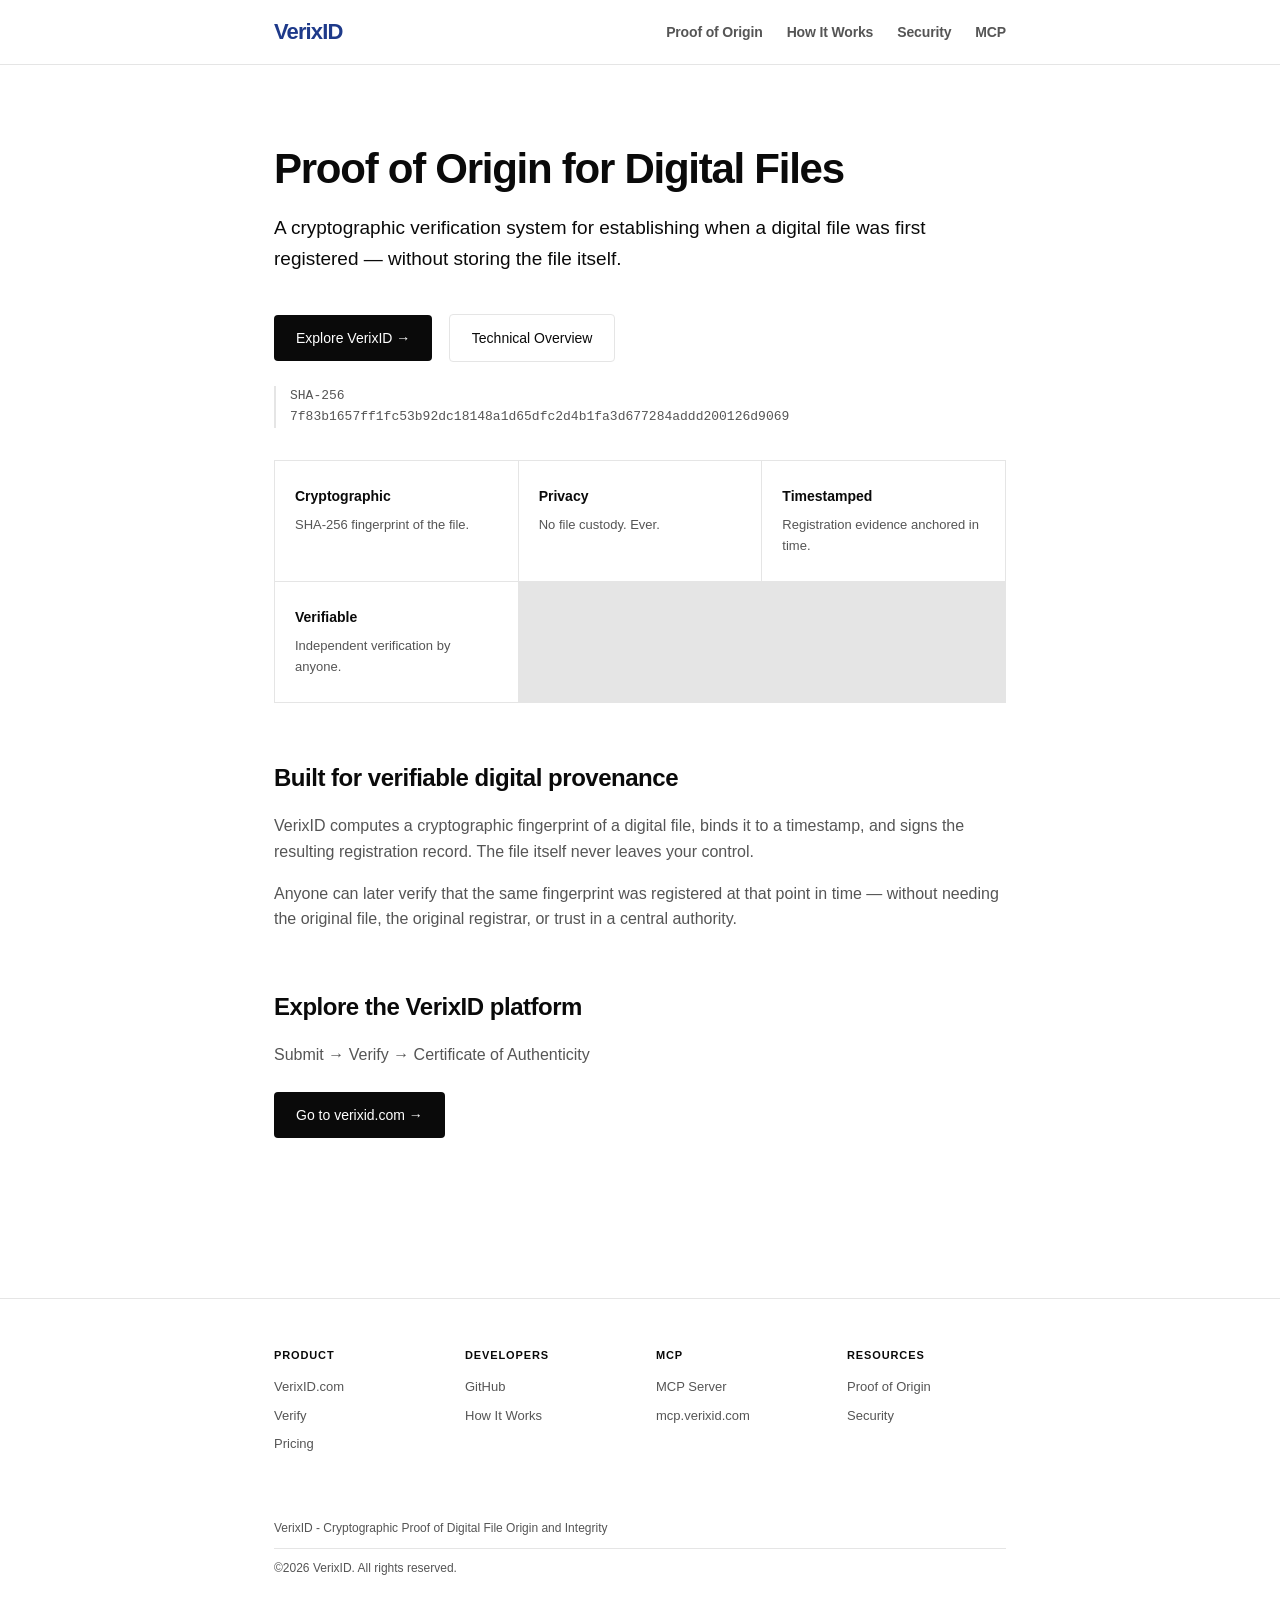
==== index.html @ 06f377b5 "updates" ====
<!DOCTYPE html>
<html lang="en">
<head>
<meta charset="UTF-8">
<meta name="viewport" content="width=device-width, initial-scale=1">
<title>Proof of Origin for Digital Files — Cryptographic Verification</title> 
<meta name="description" content="VerixID is a cryptographic verification system for establishing when a digital file was first registered — without storing the file itself.">
<link rel="canonical" href="https://verixid.github.io/">
<meta property="og:title" content="VerixID — Proof of Origin for Digital Files">
<meta property="og:description" content="Cryptographic verification for digital file provenance.">
<meta property="og:url" content="https://verixid.github.io/">
<meta property="og:type" content="website">
<link rel="stylesheet" href="/assets/css/style.css">
<link rel="icon" href="/favicon.ico">

<script type="application/ld+json">
{
  "@context": "https://schema.org",
  "@type": "WebSite",
  "name": "VerixID Technical",
  "url": "https://verixid.github.io/",
  "publisher": {
    "@type": "Organization",
    "name": "VerixID",
    "url": "https://verixid.com"
  }
}
</script>
</head>
<body>

<nav class="top">
  <div class="container">
      <a href="https://verixid.com" class="brand" aria-label="VerixID — Saksi matematis aset digital">VerixID</a>
    <ul>
      <li><a href="/proof-of-origin.html">Proof of Origin</a></li>
      <li><a href="/how-it-works.html">How It Works</a></li>
      <li><a href="/security.html">Security</a></li>
      <li><a href="/mcp.html">MCP</a></li>
    </ul>
  </div>
</nav>

<main>
  <div class="container">

    <h1>Proof of Origin for Digital Files</h1>
    <p class="lead">A cryptographic verification system for establishing when a digital file was first registered — without storing the file itself.</p>

    <div style="margin-top:32px;">
      <a href="https://verixid.com" class="cta">Explore VerixID →</a>
      <a href="/how-it-works.html" class="cta secondary">Technical Overview</a>
    </div>

    <div class="fingerprint">
      SHA-256<br>
      7f83b1657ff1fc53b92dc18148a1d65dfc2d4b1fa3d677284addd200126d9069
    </div>

    <div class="grid">
      <div>
        <h3>Cryptographic</h3>
        <p>SHA-256 fingerprint of the file.</p>
      </div>
      <div>
        <h3>Privacy</h3>
        <p>No file custody. Ever.</p>
      </div>
      <div>
        <h3>Timestamped</h3>
        <p>Registration evidence anchored in time.</p>
      </div>
      <div>
        <h3>Verifiable</h3>
        <p>Independent verification by anyone.</p>
      </div>
    </div>

    <h2>Built for verifiable digital provenance</h2>
    <p>VerixID computes a cryptographic fingerprint of a digital file, binds it to a timestamp, and signs the resulting registration record. The file itself never leaves your control.</p>
    <p>Anyone can later verify that the same fingerprint was registered at that point in time — without needing the original file, the original registrar, or trust in a central authority.</p>

    <h2>Explore the VerixID platform</h2>
    <p>Submit → Verify → Certificate of Authenticity</p>
    <a href="https://verixid.com" class="cta">Go to verixid.com →</a>

  </div>
</main>

<footer>
  <div class="container">
    <div class="cols">
      <div>
        <h4>Product</h4>
        <ul>
          <li><a href="https://verixid.com">VerixID.com</a></li>
          <li><a href="https://verixid.com/verify">Verify</a></li>
          <li><a href="https://verixid.com/pricing">Pricing</a></li>
        </ul>
      </div>
      <div>
        <h4>Developers</h4>
        <ul>
          <li><a href="https://github.com/verixid">GitHub</a></li>
          <li><a href="/how-it-works.html">How It Works</a></li>
        </ul>
      </div>
      <div>
        <h4>MCP</h4>
        <ul>
          <li><a href="/mcp.html">MCP Server</a></li>
          <li><a href="https://mcp.verixid.com">mcp.verixid.com</a></li>
        </ul>
      </div>
      <div>
        <h4>Resources</h4>
        <ul>
          <li><a href="/proof-of-origin.html">Proof of Origin</a></li>
          <li><a href="/security.html">Security</a></li>
        </ul>
      </div>
    </div>
    <div class="tagline">
      VerixID - Cryptographic Proof of Digital File Origin and Integrity
    </div>
    <div class="copyright">
        ©<span id="year">2026</span> VerixID. All rights reserved.
    </div>
  </div>

  <script>
    (function() {
      var el = document.getElementById('year');
      if (el) el.textContent = new Date().getFullYear();
    })();
  </script>
</footer>

</body>
</html>
---- assets/css/style.css ----
:root {
  --bg: #ffffff;
  --bg-subtle: #fafafa;
  --fg: #0a0a0a;
  --fg-muted: #555;
  --border: #e5e5e5;
  --accent: #0a0a0a;
  --mono: ui-monospace, "SF Mono", Menlo, Consolas, monospace;
}

* { box-sizing: border-box; margin: 0; padding: 0; }

body {
  font-family: -apple-system, BlinkMacSystemFont, "Segoe UI", sans-serif;
  background: var(--bg);
  color: var(--fg);
  line-height: 1.6;
  font-size: 16px;
  -webkit-font-smoothing: antialiased;
}

.container { max-width: 780px; margin: 0 auto; padding: 0 24px; }

nav.top {
  border-bottom: 1px solid var(--border);
  padding: 20px 0;
}
nav.top .container {
  display: flex;
  justify-content: space-between;
  align-items: center;
}
nav.top {
  font-weight: 700;
  font-size: 15px;
  letter-spacing: -0.01em;
  text-decoration: none;
  color: var(--fg);
}
nav.top ul { display: flex; gap: 24px; list-style: none; }
nav.top a { color: var(--fg-muted); text-decoration: none; font-size: 14px; }
nav.top a:hover { color: var(--fg); }

nav.top a.brand {
  font-family: var(--font-brand);
  font-weight: 700;
  font-size: 1.375rem;
  color: #1e3a8a;
  letter-spacing: -0.04em;
  line-height: 1;
  white-space: nowrap;
  flex-shrink: 0;
  -webkit-font-smoothing: antialiased;
  text-decoration: none;
  transition: opacity var(--transition);
}

main { padding: 80px 0; }

h1 {
  font-size: 42px;
  font-weight: 700;
  letter-spacing: -0.03em;
  line-height: 1.15;
  margin-bottom: 20px;
}
h2 {
  font-size: 24px;
  font-weight: 700;
  letter-spacing: -0.02em;
  margin: 56px 0 16px;
}
h3 {
  font-size: 17px;
  font-weight: 600;
  margin: 32px 0 10px;
}
p { margin-bottom: 16px; color: var(--fg-muted); }
p.lead { font-size: 19px; color: var(--fg); }

a { color: var(--fg); text-decoration: underline; text-underline-offset: 3px; }

code, .mono {
  font-family: var(--mono);
  font-size: 13px;
  background: var(--bg-subtle);
  padding: 2px 6px;
  border-radius: 3px;
  border: 1px solid var(--border);
}

pre {
  font-family: var(--mono);
  font-size: 13px;
  background: var(--bg-subtle);
  border: 1px solid var(--border);
  border-radius: 4px;
  padding: 20px;
  overflow-x: auto;
  margin: 20px 0;
  line-height: 1.5;
}
pre code { background: none; padding: 0; border: none; }

.fingerprint {
  font-family: var(--mono);
  font-size: 13px;
  color: var(--fg-muted);
  border-left: 2px solid var(--border);
  padding-left: 14px;
  margin: 24px 0;
  word-break: break-all;
}

.grid {
  display: grid;
  grid-template-columns: repeat(auto-fit, minmax(200px, 1fr));
  gap: 1px;
  background: var(--border);
  border: 1px solid var(--border);
  margin: 32px 0;
}
.grid > div {
  background: var(--bg);
  padding: 24px 20px;
}
.grid h3 { margin: 0 0 8px; font-size: 14px; font-weight: 600; }
.grid p { font-size: 13px; margin: 0; }

.cta {
  display: inline-block;
  background: var(--fg);
  color: #fff;
  padding: 12px 22px;
  border-radius: 4px;
  text-decoration: none;
  font-size: 14px;
  font-weight: 500;
  margin-right: 12px;
  margin-top: 8px;
}
.cta.secondary {
  background: transparent;
  color: var(--fg);
  border: 1px solid var(--border);
}

.callout {
  border-left: 3px solid var(--fg);
  padding: 4px 0 4px 18px;
  margin: 24px 0;
  font-size: 15px;
}

table {
  width: 100%;
  border-collapse: collapse;
  margin: 24px 0;
  font-size: 14px;
}
th, td {
  text-align: left;
  padding: 12px 0;
  border-bottom: 1px solid var(--border);
}
th { font-weight: 600; font-size: 12px; text-transform: uppercase; letter-spacing: 0.05em; color: var(--fg-muted); }
td.mono { font-family: var(--mono); font-size: 13px; background: none; border: none; padding: 12px 0; }

footer {
  border-top: 1px solid var(--border);
  padding: 48px 0 60px;
  margin-top: 80px;
  font-size: 13px;
  color: var(--fg-muted);
}
footer .cols {
  display: grid;
  grid-template-columns: repeat(auto-fit, minmax(150px, 1fr));
  gap: 32px;
  margin-bottom: 32px;
}
footer h4 {
  font-size: 11px;
  text-transform: uppercase;
  letter-spacing: 0.08em;
  color: var(--fg);
  margin-bottom: 12px;
  font-weight: 600;
}
footer ul { list-style: none; }
footer li { margin-bottom: 8px; }
footer a { color: var(--fg-muted); text-decoration: none; font-size: 13px; }
footer a:hover { color: var(--fg); }
footer .tagline { padding-top: 24px; font-size: 12px; }

a.dotted-link {
  color: var(--color-brand);          /* pakai warna brand */
  text-decoration-line: underline;    /* aktifkan underline */
  text-decoration-style: dashed;      /* ubah jadi dotted */
  text-underline-offset: 3px;         /* beri jarak dari teks */
  transition: opacity var(--transition);
}

a.dotted-link:hover {
  opacity: 0.8;                       /* efek hover */
}

.copyright {
  font-size: 12px;
  color: var(--fg-muted);
  padding-top: 10px;
  margin-top: 10px;
  border-top: 1px solid var(--border);
}

/* FAQ Section */
.faq {
  margin-top: 56px;
  border-top: 1px solid var(--border);
  padding-top: 40px;
}

.faq h2 {
  margin-top: 0;
  margin-bottom: 24px;
}

.faq details {
  border-bottom: 1px solid var(--border);
  padding: 18px 0;
}

.faq details:first-of-type {
  border-top: 1px solid var(--border);
}

.faq summary {
  cursor: pointer;
  font-weight: 600;
  font-size: 15px;
  color: var(--fg);
  list-style: none;
  position: relative;
  padding-right: 28px;
  line-height: 1.5;
}

.faq summary::-webkit-details-marker {
  display: none;
}

.faq summary::after {
  content: "+";
  position: absolute;
  right: 0;
  top: 0;
  font-family: var(--mono);
  font-size: 16px;
  color: var(--fg-muted);
  font-weight: 400;
  transition: transform 0.15s ease;
}

.faq details[open] summary::after {
  content: "−";
}

.faq details[open] summary {
  margin-bottom: 12px;
}

.faq details p {
  font-size: 14px;
  color: var(--fg-muted);
  line-height: 1.65;
  margin-bottom: 0;
}
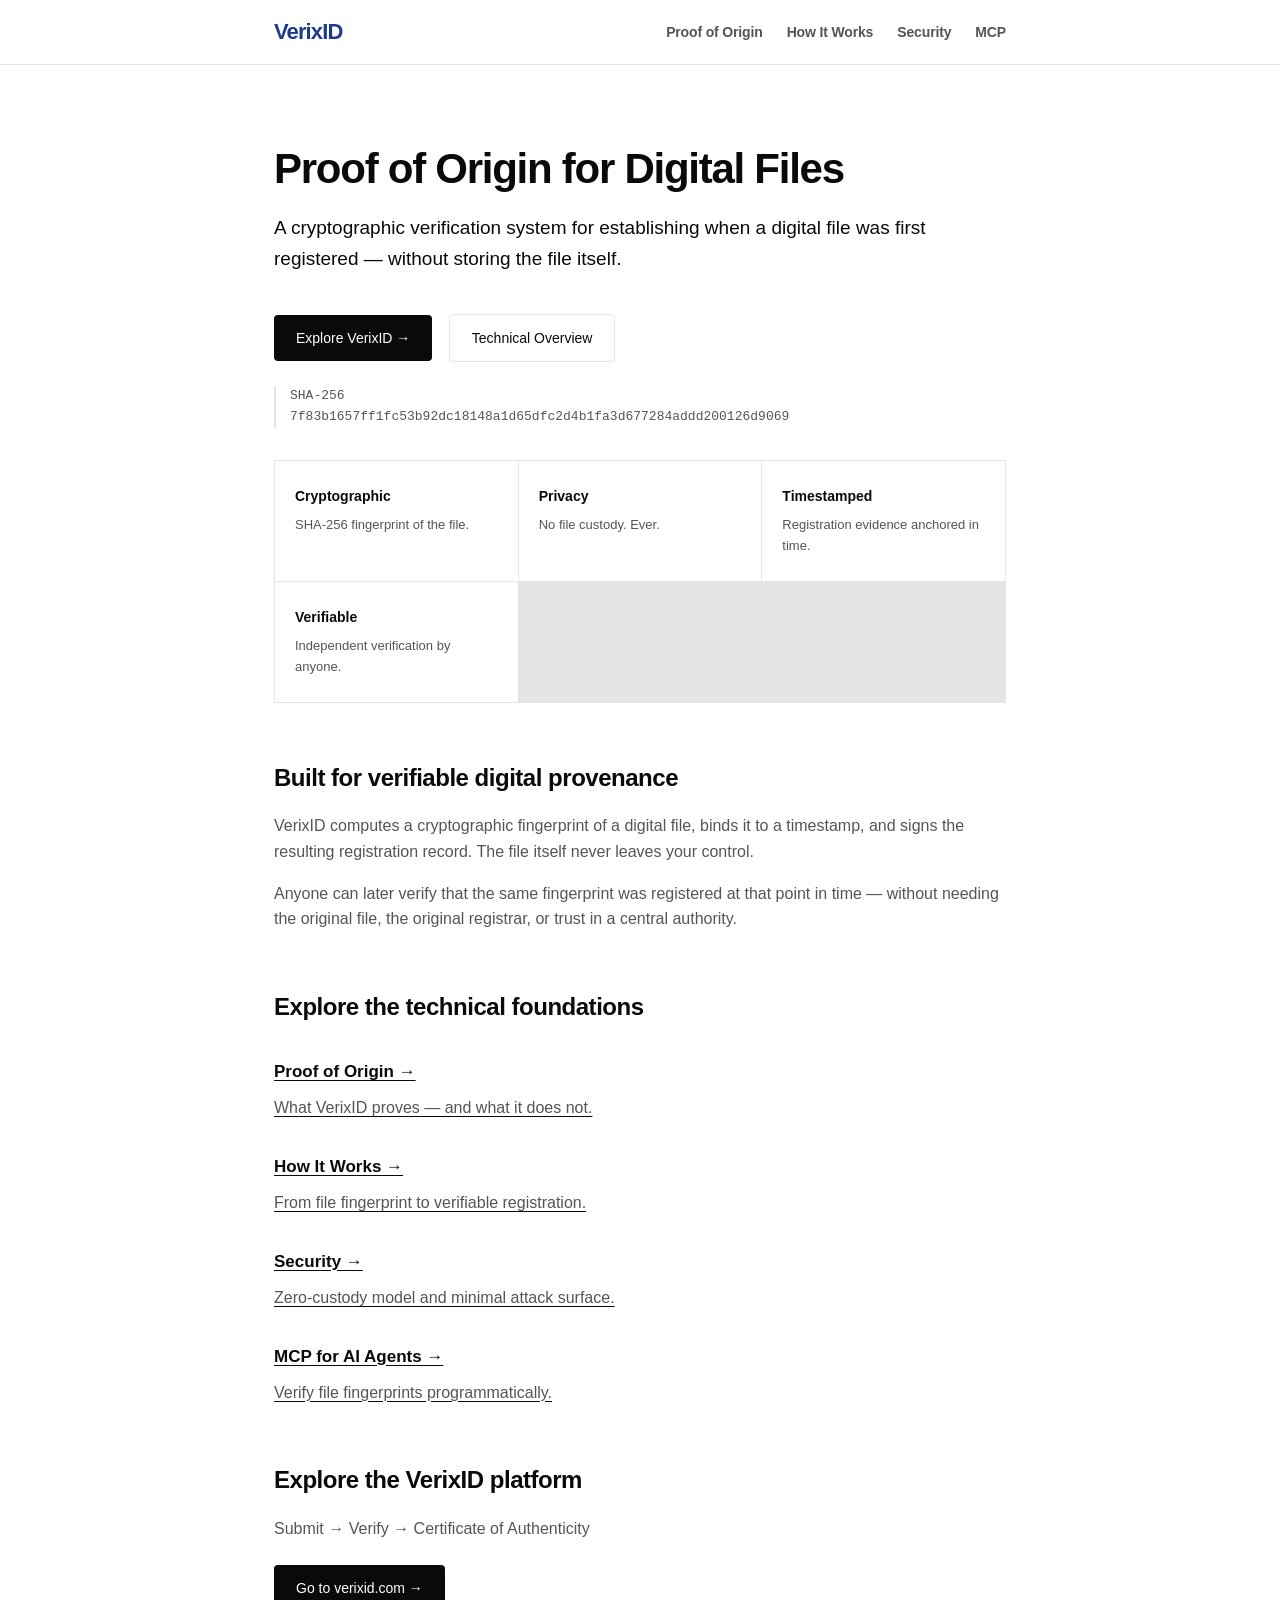
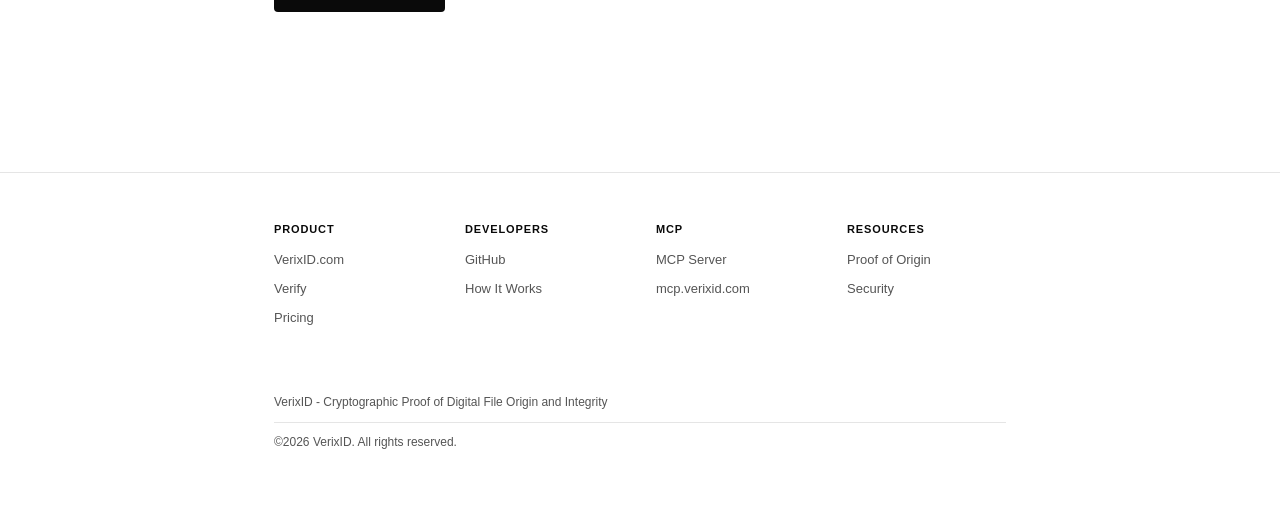
==== commit b36038ac: "updates" ====
--- a/index.html
+++ b/index.html
@@ -26,6 +26,10 @@
   }
 }
 </script>
+
+<!-- LLM discovery -->
+<link rel="llms" type="text/plain" href="https://verixid.github.io/llms.txt">
+
 </head>
 <body>
 
@@ -79,6 +83,27 @@
     <h2>Built for verifiable digital provenance</h2>
     <p>VerixID computes a cryptographic fingerprint of a digital file, binds it to a timestamp, and signs the resulting registration record. The file itself never leaves your control.</p>
     <p>Anyone can later verify that the same fingerprint was registered at that point in time — without needing the original file, the original registrar, or trust in a central authority.</p>
+
+    <h2>Explore the technical foundations</h2>
+
+    <div class="explore-grid">
+      <a href="/proof-of-origin.html">
+        <h3>Proof of Origin →</h3>
+        <p>What VerixID proves — and what it does not.</p>
+      </a>
+      <a href="/how-it-works.html">
+        <h3>How It Works →</h3>
+        <p>From file fingerprint to verifiable registration.</p>
+      </a>
+      <a href="/security.html">
+        <h3>Security →</h3>
+        <p>Zero-custody model and minimal attack surface.</p>
+      </a>
+      <a href="/mcp.html">
+        <h3>MCP for AI Agents →</h3>
+        <p>Verify file fingerprints programmatically.</p>
+      </a>
+    </div>
 
     <h2>Explore the VerixID platform</h2>
     <p>Submit → Verify → Certificate of Authenticity</p>
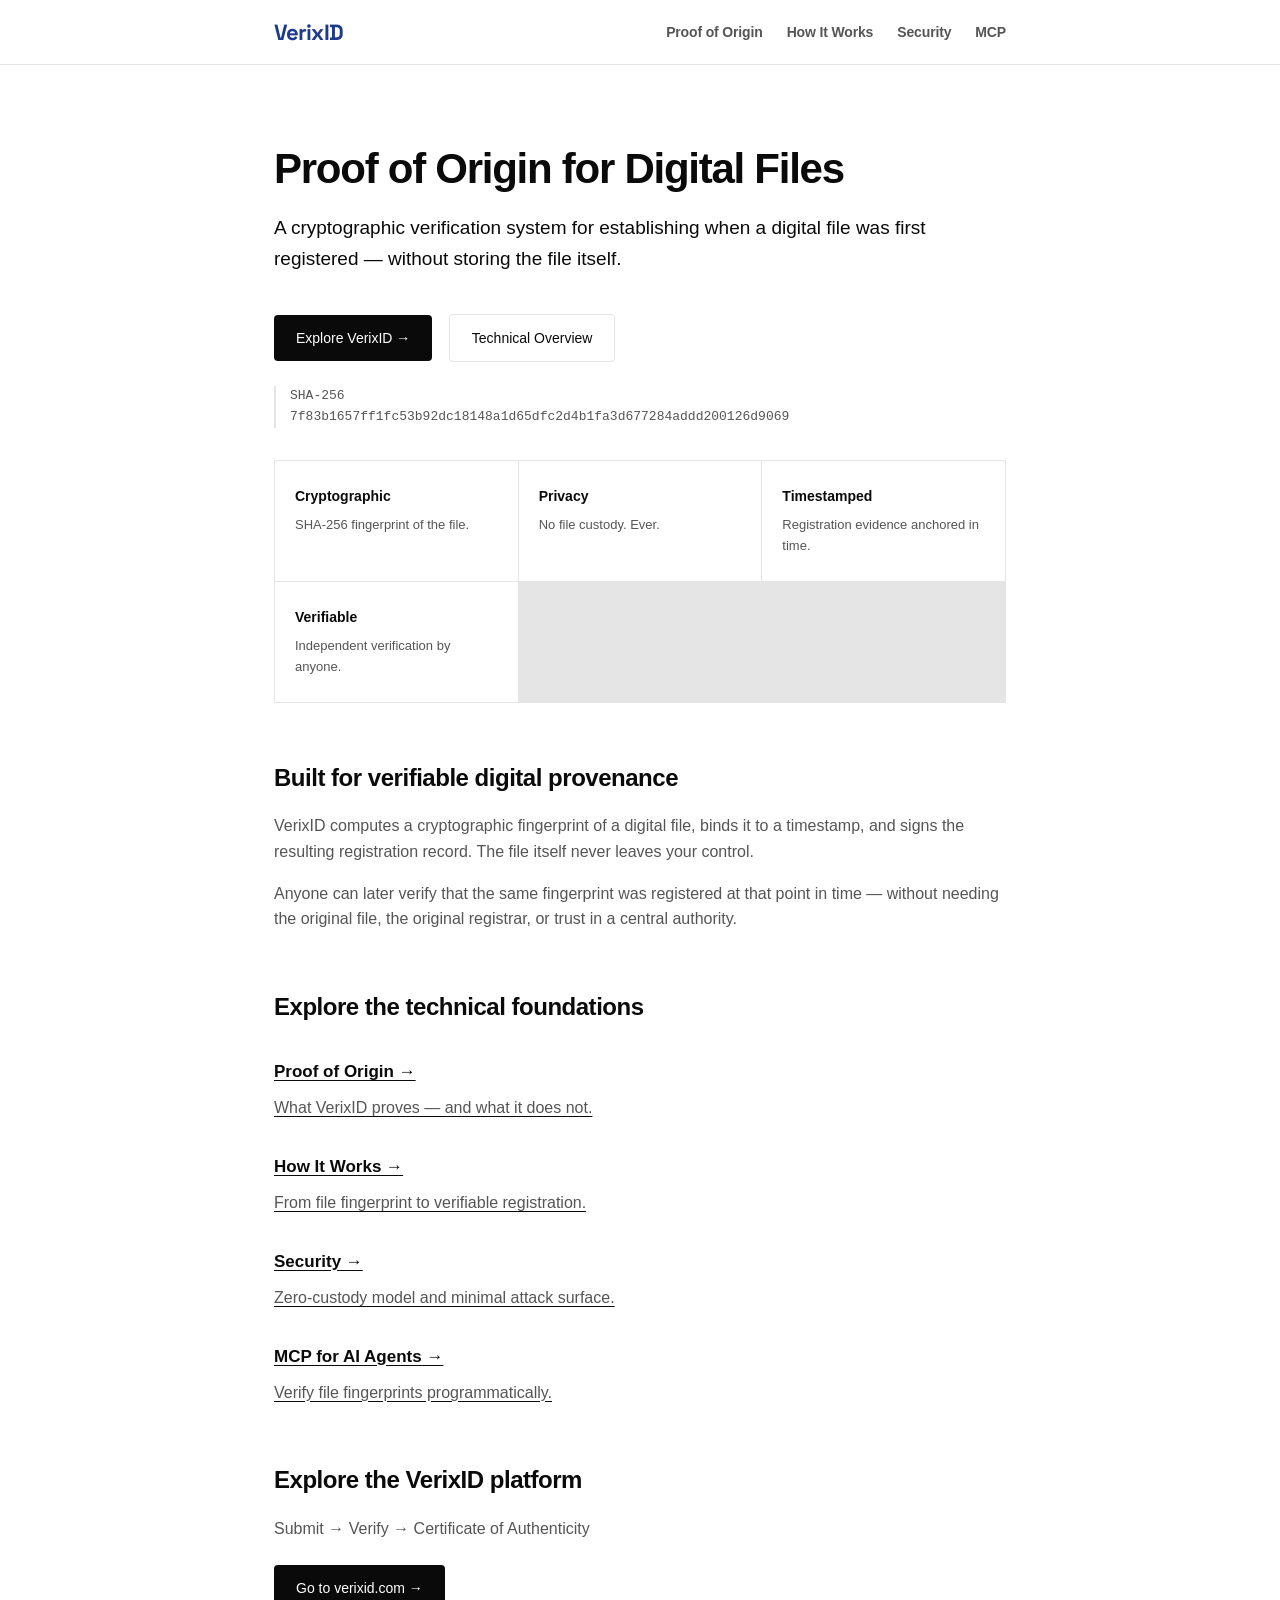
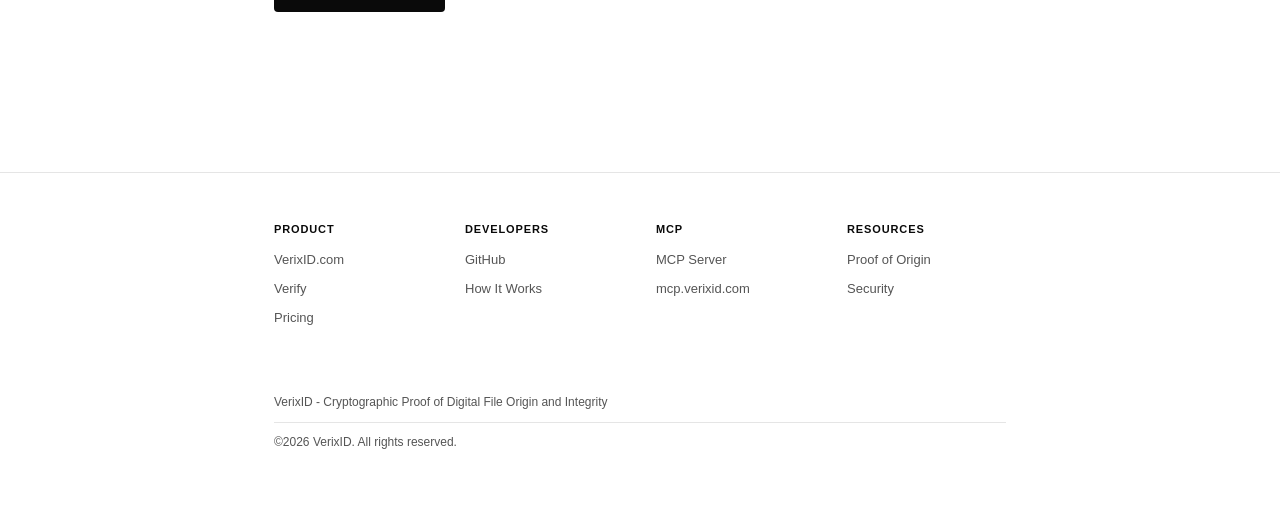
==== commit 96b3afbd: "updates" ====
--- a/index.html
+++ b/index.html
@@ -5,6 +5,11 @@
 <meta name="viewport" content="width=device-width, initial-scale=1">
 <title>Proof of Origin for Digital Files — Cryptographic Verification</title> 
 <meta name="description" content="VerixID is a cryptographic verification system for establishing when a digital file was first registered — without storing the file itself.">
+
+<link rel="preconnect" href="https://fonts.googleapis.com">
+<link rel="preconnect" href="https://fonts.gstatic.com" crossorigin>
+<link href="https://fonts.googleapis.com/css2?family=Space+Grotesk:wght@300;400;500;600;700&display=swap" rel="stylesheet">
+
 <link rel="canonical" href="https://verixid.github.io/">
 <meta property="og:title" content="VerixID — Proof of Origin for Digital Files">
 <meta property="og:description" content="Cryptographic verification for digital file provenance.">
@@ -35,12 +40,12 @@
 
 <nav class="top">
   <div class="container">
-      <a href="https://verixid.com" class="brand" aria-label="VerixID — Saksi matematis aset digital">VerixID</a>
+      <a href="/" class="brand">VerixID</a>
     <ul>
-      <li><a href="/proof-of-origin.html">Proof of Origin</a></li>
-      <li><a href="/how-it-works.html">How It Works</a></li>
-      <li><a href="/security.html">Security</a></li>
-      <li><a href="/mcp.html">MCP</a></li>
+      <li><a href="/proof-of-origin/">Proof of Origin</a></li>
+      <li><a href="/how-it-works/">How It Works</a></li>
+      <li><a href="/security/">Security</a></li>
+      <li><a href="/mcp/">MCP</a></li>
     </ul>
   </div>
 </nav>
@@ -53,7 +58,7 @@
 
     <div style="margin-top:32px;">
       <a href="https://verixid.com" class="cta">Explore VerixID →</a>
-      <a href="/how-it-works.html" class="cta secondary">Technical Overview</a>
+      <a href="/how-it-works/" class="cta secondary">Technical Overview</a>
     </div>
 
     <div class="fingerprint">
@@ -87,19 +92,19 @@
     <h2>Explore the technical foundations</h2>
 
     <div class="explore-grid">
-      <a href="/proof-of-origin.html">
+      <a href="/proof-of-origin/">
         <h3>Proof of Origin →</h3>
         <p>What VerixID proves — and what it does not.</p>
       </a>
-      <a href="/how-it-works.html">
+      <a href="/how-it-works/">
         <h3>How It Works →</h3>
         <p>From file fingerprint to verifiable registration.</p>
       </a>
-      <a href="/security.html">
+      <a href="/security/">
         <h3>Security →</h3>
         <p>Zero-custody model and minimal attack surface.</p>
       </a>
-      <a href="/mcp.html">
+      <a href="/mcp/">
         <h3>MCP for AI Agents →</h3>
         <p>Verify file fingerprints programmatically.</p>
       </a>
@@ -127,21 +132,21 @@
         <h4>Developers</h4>
         <ul>
           <li><a href="https://github.com/verixid">GitHub</a></li>
-          <li><a href="/how-it-works.html">How It Works</a></li>
+          <li><a href="/how-it-works/">How It Works</a></li>
         </ul>
       </div>
       <div>
         <h4>MCP</h4>
         <ul>
-          <li><a href="/mcp.html">MCP Server</a></li>
+          <li><a href="/mcp/">MCP Server</a></li>
           <li><a href="https://mcp.verixid.com">mcp.verixid.com</a></li>
         </ul>
       </div>
       <div>
         <h4>Resources</h4>
         <ul>
-          <li><a href="/proof-of-origin.html">Proof of Origin</a></li>
-          <li><a href="/security.html">Security</a></li>
+          <li><a href="/proof-of-origin/">Proof of Origin</a></li>
+          <li><a href="/security/">Security</a></li>
         </ul>
       </div>
     </div>
--- a/assets/css/style.css
+++ b/assets/css/style.css
@@ -42,7 +42,7 @@
 nav.top a:hover { color: var(--fg); }
 
 nav.top a.brand {
-  font-family: var(--font-brand);
+  font-family: "Space Grotesk", sans-serif;
   font-weight: 700;
   font-size: 1.375rem;
   color: #1e3a8a;
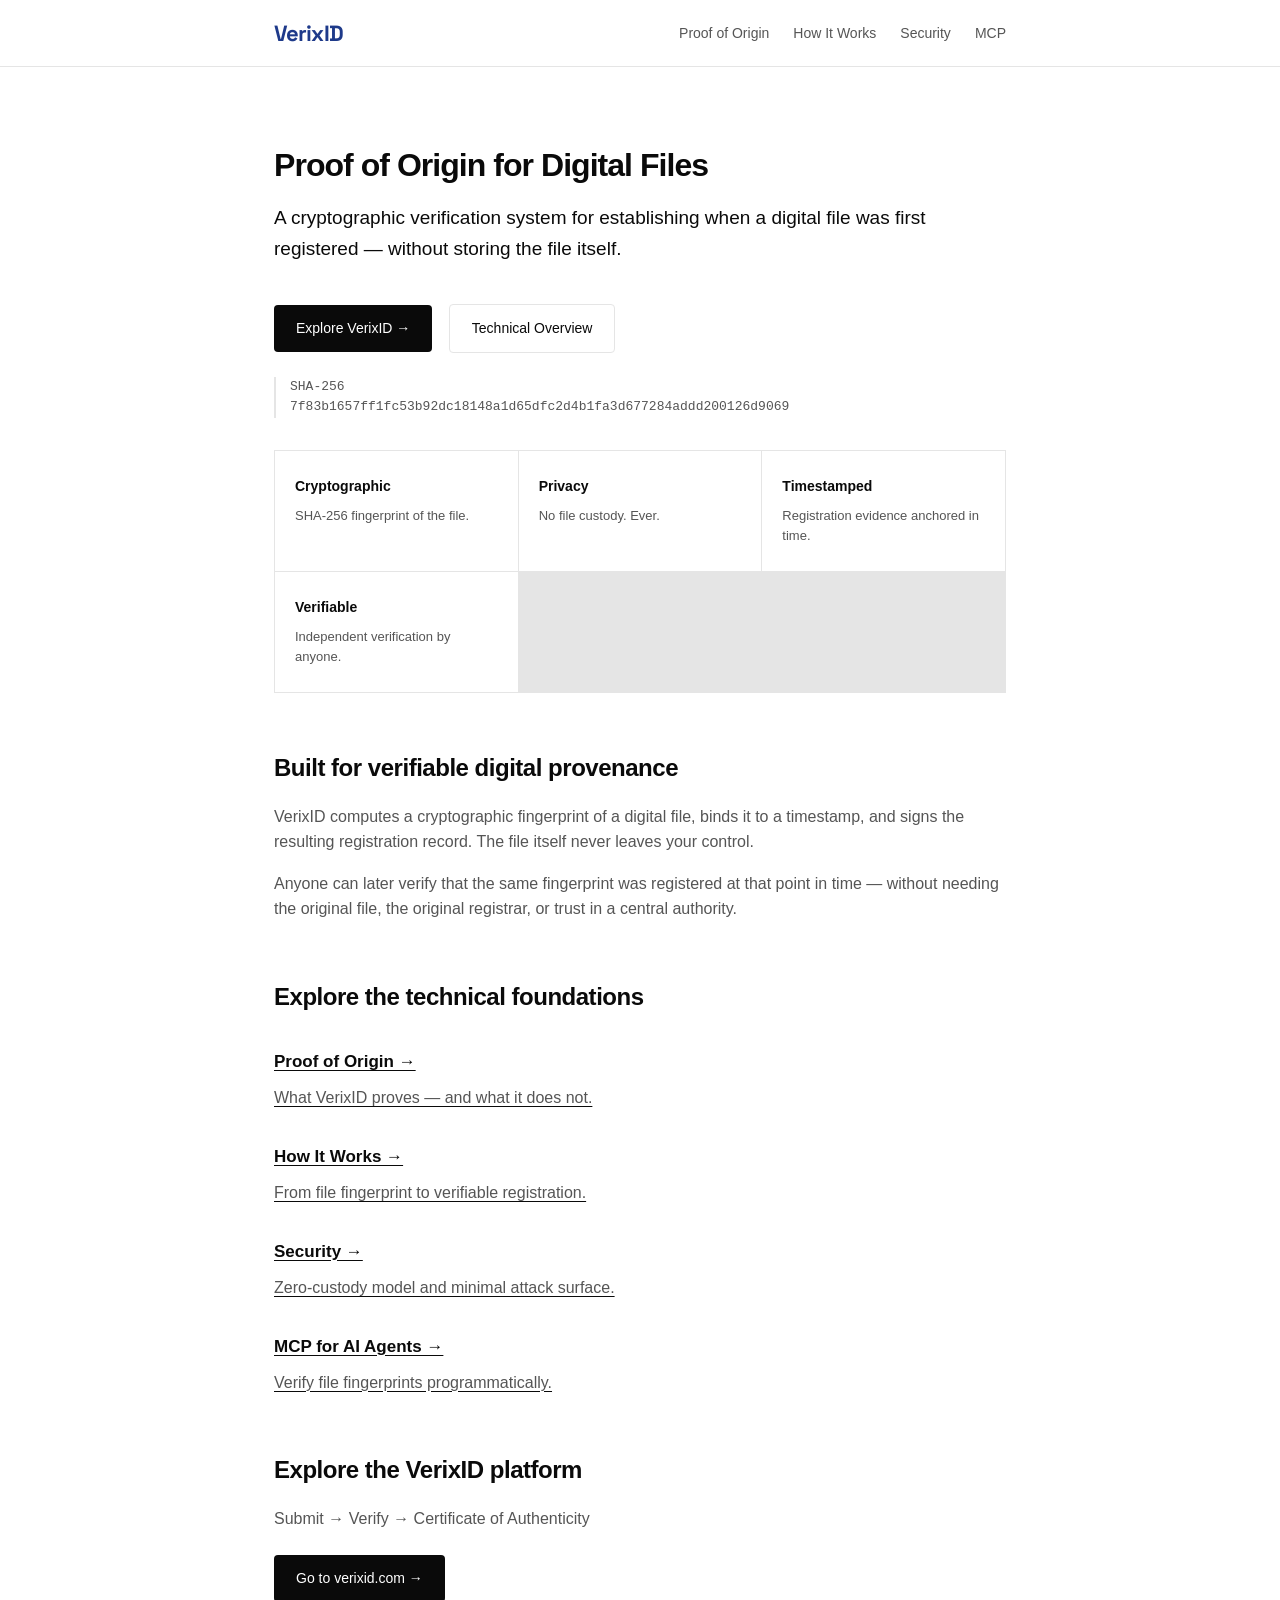
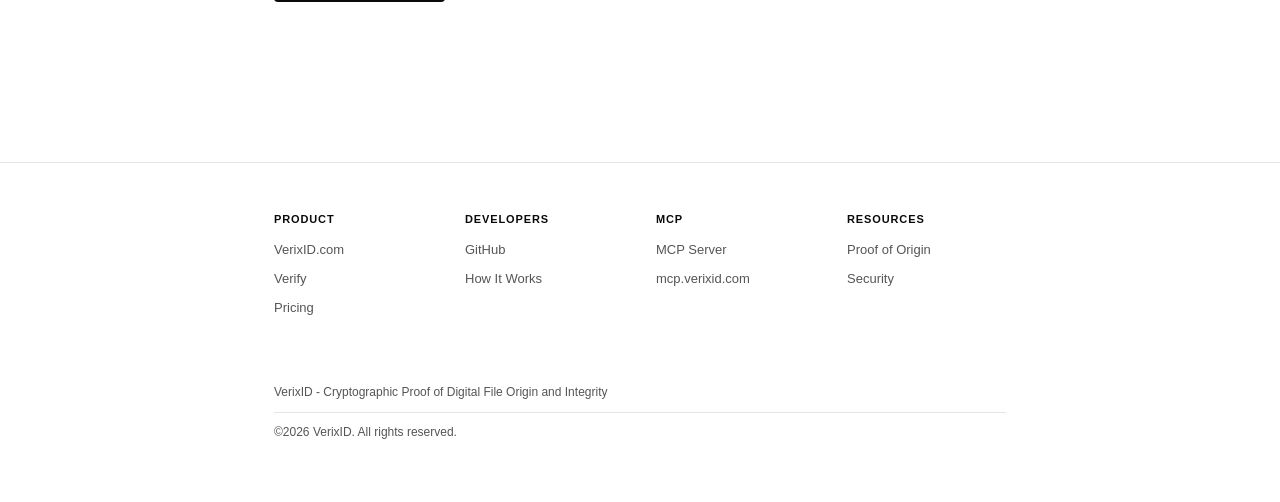
==== commit f57bb887: "updates" ====
--- a/index.html
+++ b/index.html
@@ -40,8 +40,15 @@
 
 <nav class="top">
   <div class="container">
-      <a href="/" class="brand">VerixID</a>
-    <ul>
+    <a href="/" class="brand">VerixID</a>
+
+    <button class="menu-toggle" aria-label="Toggle menu" aria-expanded="false">
+      <span></span>
+      <span></span>
+      <span></span>
+    </button>
+
+    <ul class="menu">
       <li><a href="/proof-of-origin/">Proof of Origin</a></li>
       <li><a href="/how-it-works/">How It Works</a></li>
       <li><a href="/security/">Security</a></li>
@@ -166,5 +173,28 @@
   </script>
 </footer>
 
+<script>
+(function() {
+  var toggle = document.querySelector('.menu-toggle');
+  var menu = document.querySelector('.menu');
+  if (!toggle || !menu) return;
+
+  toggle.addEventListener('click', function() {
+    var isOpen = menu.classList.toggle('open');
+    toggle.setAttribute('aria-expanded', isOpen);
+    document.body.classList.toggle('menu-open', isOpen);
+  });
+
+  // Close menu saat link diklik
+  menu.querySelectorAll('a').forEach(function(link) {
+    link.addEventListener('click', function() {
+      menu.classList.remove('open');
+      toggle.setAttribute('aria-expanded', 'false');
+      document.body.classList.remove('menu-open');
+    });
+  });
+})();
+</script>
+
 </body>
 </html>
--- a/assets/css/style.css
+++ b/assets/css/style.css
@@ -24,22 +24,122 @@
 nav.top {
   border-bottom: 1px solid var(--border);
   padding: 20px 0;
-}
+  position: sticky;
+  top: 0;
+  background: var(--bg);
+  z-index: 100;
+}
+
 nav.top .container {
   display: flex;
   justify-content: space-between;
   align-items: center;
-}
-nav.top {
+  position: relative;
+}
+
+nav.top .brand {
   font-weight: 700;
   font-size: 15px;
-  letter-spacing: -0.01em;
   text-decoration: none;
   color: var(--fg);
 }
-nav.top ul { display: flex; gap: 24px; list-style: none; }
-nav.top a { color: var(--fg-muted); text-decoration: none; font-size: 14px; }
-nav.top a:hover { color: var(--fg); }
+
+nav.top .menu {
+  display: flex;
+  gap: 24px;
+  list-style: none;
+}
+
+nav.top .menu a {
+  color: var(--fg-muted);
+  text-decoration: none;
+  font-size: 14px;
+  transition: color 0.15s ease;
+}
+
+nav.top .menu a:hover {
+  color: var(--fg);
+}
+
+/* Hamburger */
+.menu-toggle {
+  display: none;
+  background: none;
+  border: none;
+  cursor: pointer;
+  padding: 8px;
+  flex-direction: column;
+  gap: 5px;
+}
+
+.menu-toggle span {
+  display: block;
+  width: 22px;
+  height: 2px;
+  background: var(--fg);
+  transition: transform 0.2s ease, opacity 0.2s ease;
+}
+
+/* Mobile */
+@media (max-width: 768px) {
+  .menu-toggle {
+    display: flex;
+  }
+
+  nav.top .menu {
+    display: none;
+    position: absolute;
+    top: 100%;
+    left: 0;
+    right: 0;
+    background: var(--bg);
+    border-bottom: 1px solid var(--border);
+    flex-direction: column;
+    gap: 0;
+    padding: 8px 0;
+    box-shadow: 0 4px 12px rgba(0,0,0,0.04);
+  }
+
+  nav.top .menu.open {
+    display: flex;
+  }
+
+  nav.top .menu li {
+    width: 100%;
+  }
+
+  nav.top .menu a {
+    display: block;
+    padding: 14px 24px;
+    font-size: 15px;
+  }
+
+  nav.top .menu a:hover {
+    background: var(--bg-subtle);
+  }
+
+  /* Animasi hamburger ke X */
+  .menu-toggle[aria-expanded="true"] span:nth-child(1) {
+    transform: translateY(7px) rotate(45deg);
+  }
+
+  .menu-toggle[aria-expanded="true"] span:nth-child(2) {
+    opacity: 0;
+  }
+
+  .menu-toggle[aria-expanded="true"] span:nth-child(3) {
+    transform: translateY(-7px) rotate(-45deg);
+  }
+
+  nav.top .menu a.active {
+    background: var(--bg-subtle);
+    font-weight: 600;
+  }
+
+  nav.top .menu a.active::after {
+    display: none;
+  }
+}
 
 nav.top a.brand {
   font-family: "Space Grotesk", sans-serif;
@@ -55,10 +155,26 @@
   transition: opacity var(--transition);
 }
 
+nav.top .menu a.active {
+  color: var(--fg);
+  font-weight: 600;
+  position: relative;
+}
+
+nav.top .menu a.active::after {
+  content: "";
+  position: absolute;
+  left: 0;
+  right: 0;
+  bottom: -22px;
+  height: 2px;
+  background: var(--fg);
+}
+
 main { padding: 80px 0; }
 
 h1 {
-  font-size: 42px;
+  font-size: 32px;
   font-weight: 700;
   letter-spacing: -0.03em;
   line-height: 1.15;
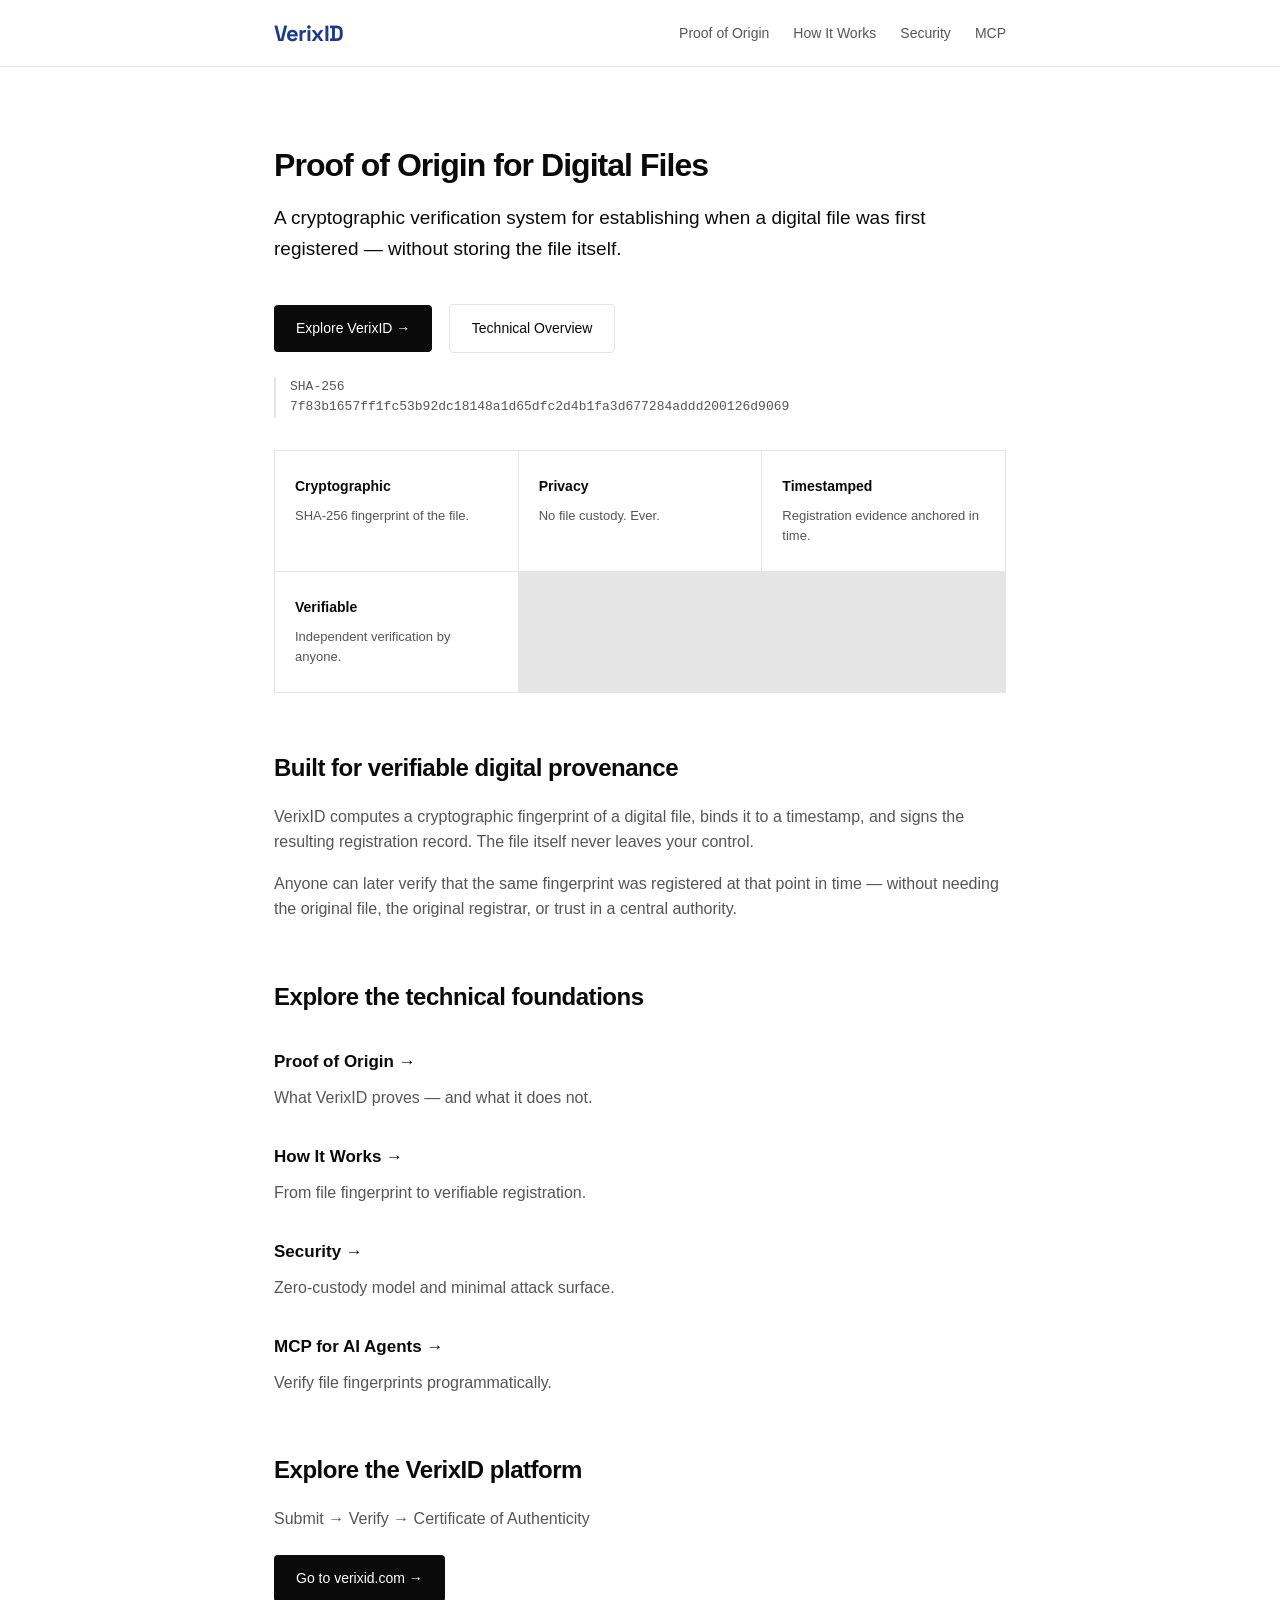
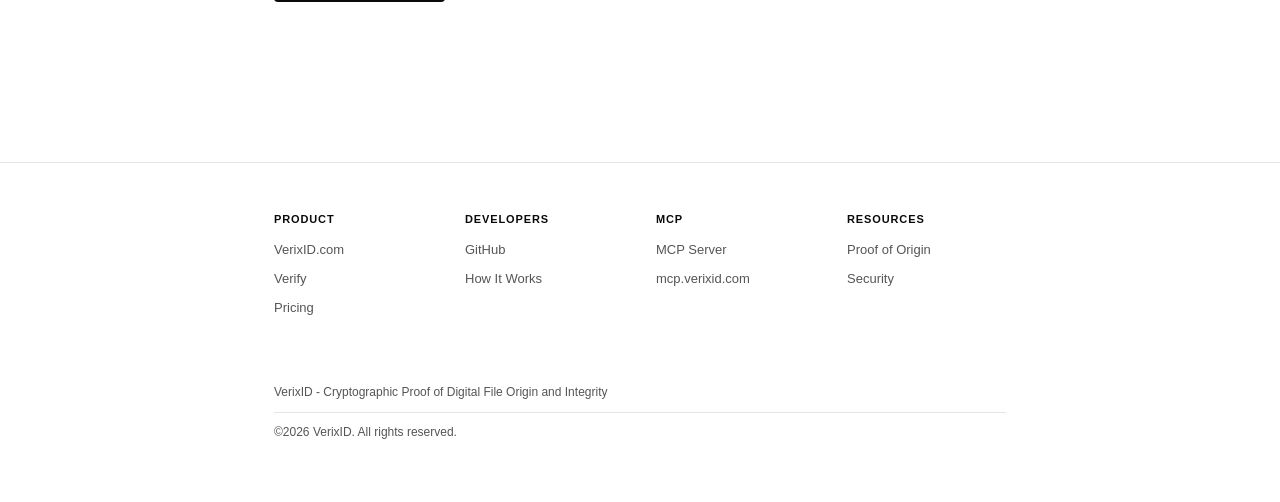
==== commit 39637912: "updates" ====
--- a/index.html
+++ b/index.html
@@ -99,22 +99,22 @@
     <h2>Explore the technical foundations</h2>
 
     <div class="explore-grid">
-      <a href="/proof-of-origin/">
-        <h3>Proof of Origin →</h3>
-        <p>What VerixID proves — and what it does not.</p>
-      </a>
+      <a href="/proof-of-origin/" >
+        <h3>Proof of Origin →</h3>        
+      </a>
+      <p>What VerixID proves — and what it does not.</p>
       <a href="/how-it-works/">
-        <h3>How It Works →</h3>
-        <p>From file fingerprint to verifiable registration.</p>
-      </a>
+        <h3>How It Works →</h3>        
+      </a>
+      <p>From file fingerprint to verifiable registration.</p>
       <a href="/security/">
-        <h3>Security →</h3>
-        <p>Zero-custody model and minimal attack surface.</p>
-      </a>
+        <h3>Security →</h3>        
+      </a>
+      <p>Zero-custody model and minimal attack surface.</p>
       <a href="/mcp/">
-        <h3>MCP for AI Agents →</h3>
-        <p>Verify file fingerprints programmatically.</p>
-      </a>
+        <h3>MCP for AI Agents →</h3>        
+      </a>
+      <p>Verify file fingerprints programmatically.</p>
     </div>
 
     <h2>Explore the VerixID platform</h2>
--- a/assets/css/style.css
+++ b/assets/css/style.css
@@ -391,3 +391,11 @@
   line-height: 1.65;
   margin-bottom: 0;
 }
+
+.explore-grid a {
+  text-decoration: none;
+}
+
+.explore-grid a:hover {
+  opacity: 0.8;                       /* efek hover */
+}
